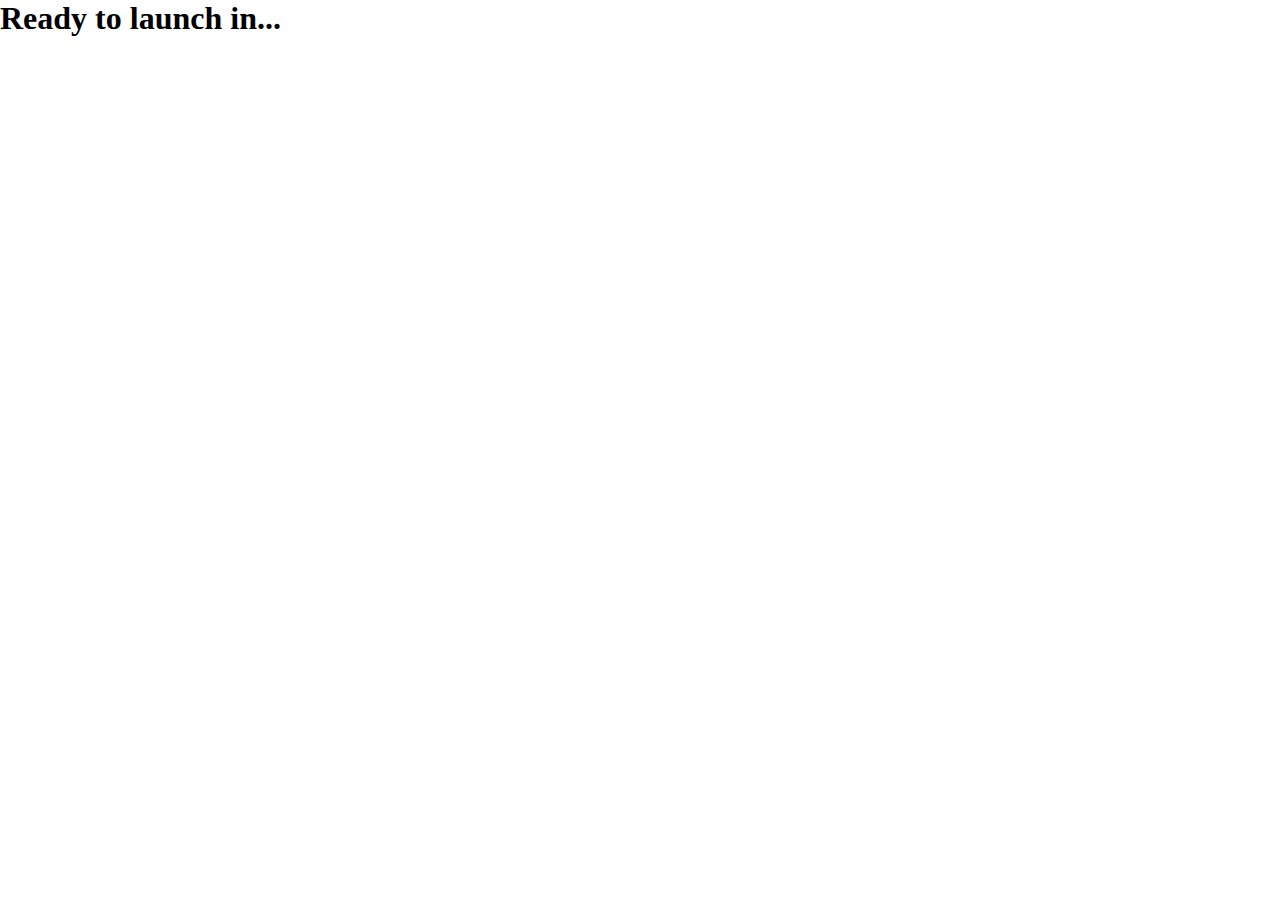
==== countdown-05/index.html @ 594d7f76 "countdown first commit" ====
<!DOCTYPE html>
<html lang="en">
<head>
  <meta charset="UTF-8">
  <meta http-equiv="X-UA-Compatible" content="IE=edge">
  <meta name="viewport" content="width=device-width, initial-scale=1.0">
  <link rel="stylesheet" href="./css/styles.css">
  <title>Countdown</title>
</head>
<body>
  <div class="background-image-top"></div>
  <main>
    <div class="container">
      <h1>Ready to launch in...</h1>
    </div>
  </main>
  <div class="background-image-bottom"></div>
  <script src="./js/script.js"></script>
</body>
</html>
---- countdown-05/css/styles.css ----
@import url('https://fonts.googleapis.com/css2?family=Poppins:wght@300;400;500&display=swap');

* {
  margin: 0;
  padding: 0;
  box-sizing: border-box;
}

:root {
  --black: #4D4C59;
  --purple: #6C63FF;
	--light-grey: #C8C8C8;
  --text-color: #9C9AB6;
}
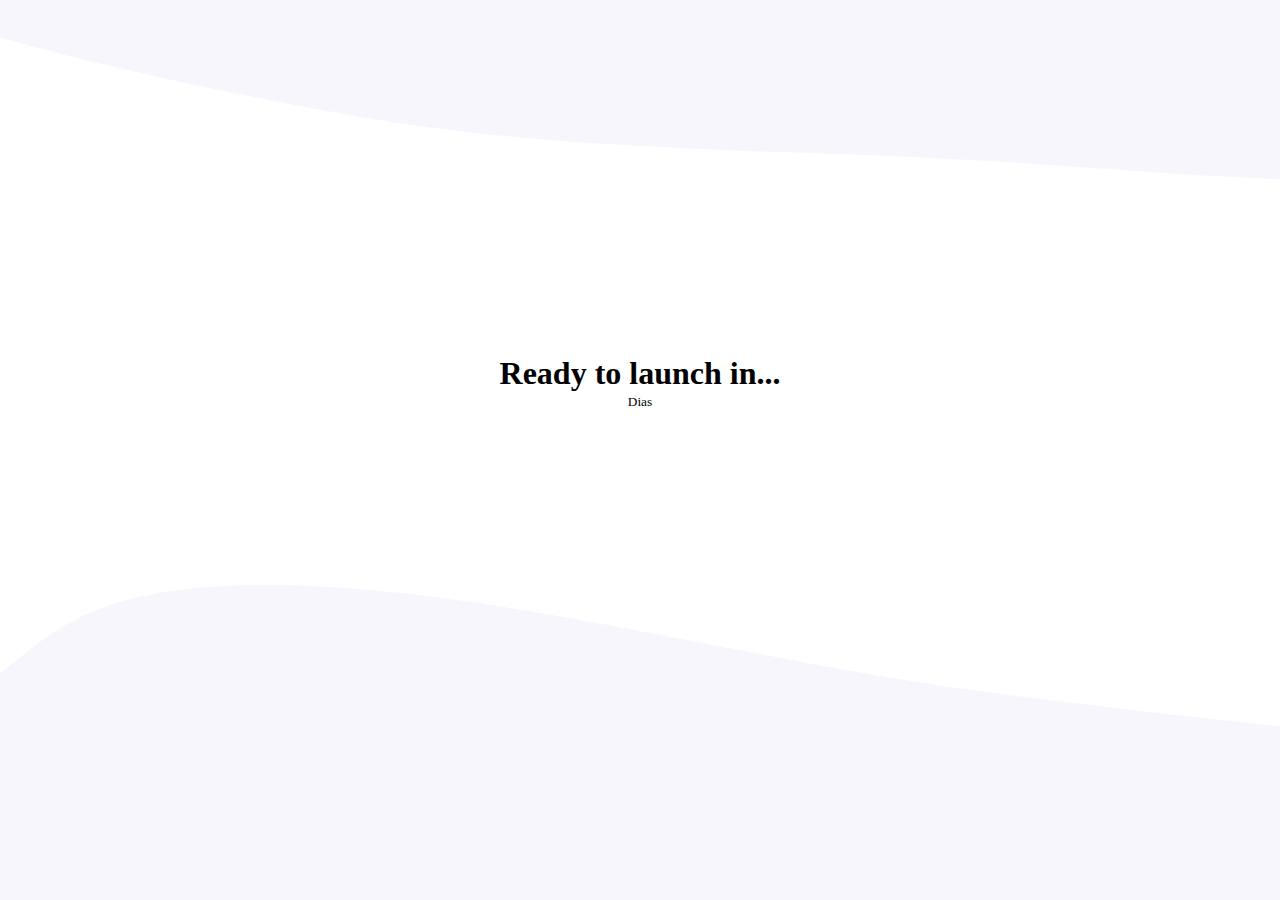
==== commit 183a4b67: "imagem top e imagem bottom" ====
--- a/countdown-05/index.html
+++ b/countdown-05/index.html
@@ -8,13 +8,19 @@
   <title>Countdown</title>
 </head>
 <body>
-  <div class="background-image-top"></div>
+  <div class="background-top-image"></div>
   <main>
     <div class="container">
       <h1>Ready to launch in...</h1>
+      <div class="timer">
+        <div class="time">
+          <small>Dias</small>
+          <h2 id="days"></h2>
+        </div>
+      </div>
     </div>
   </main>
-  <div class="background-image-bottom"></div>
+  <div class="background-bottom-image"></div>
   <script src="./js/script.js"></script>
 </body>
 </html>--- a/countdown-05/css/styles.css
+++ b/countdown-05/css/styles.css
@@ -13,3 +13,44 @@
   --text-color: #9C9AB6;
 }
 
+body {
+  height: 100vh;
+  display: flex;
+  flex-direction: column;
+  justify-content: space-between;
+}
+
+.background-top-image {
+  height: 20vh;
+  background-image: url(../img/top-image.svg);
+  background-repeat: no-repeat;
+  background-size: cover;
+  background-position: bottom bottom;
+}
+
+.background-bottom-image {
+  height: 35vh; 
+  background-image: url(../img/bottom-image.svg);
+  background-repeat: no-repeat;
+  background-size: cover;
+  background-position: top top;
+}
+
+main {
+  max-width: 100%;
+  margin: 0 auto;
+  display: flex;
+  align-items: center;
+  justify-content: center;
+  gap: 3rem;
+  padding: 1.5rem;
+  
+}
+
+main .timer {
+  flex-basis: 55%;
+  text-align: center;
+  display: flex;
+  flex-direction: column;
+  align-items: center;
+}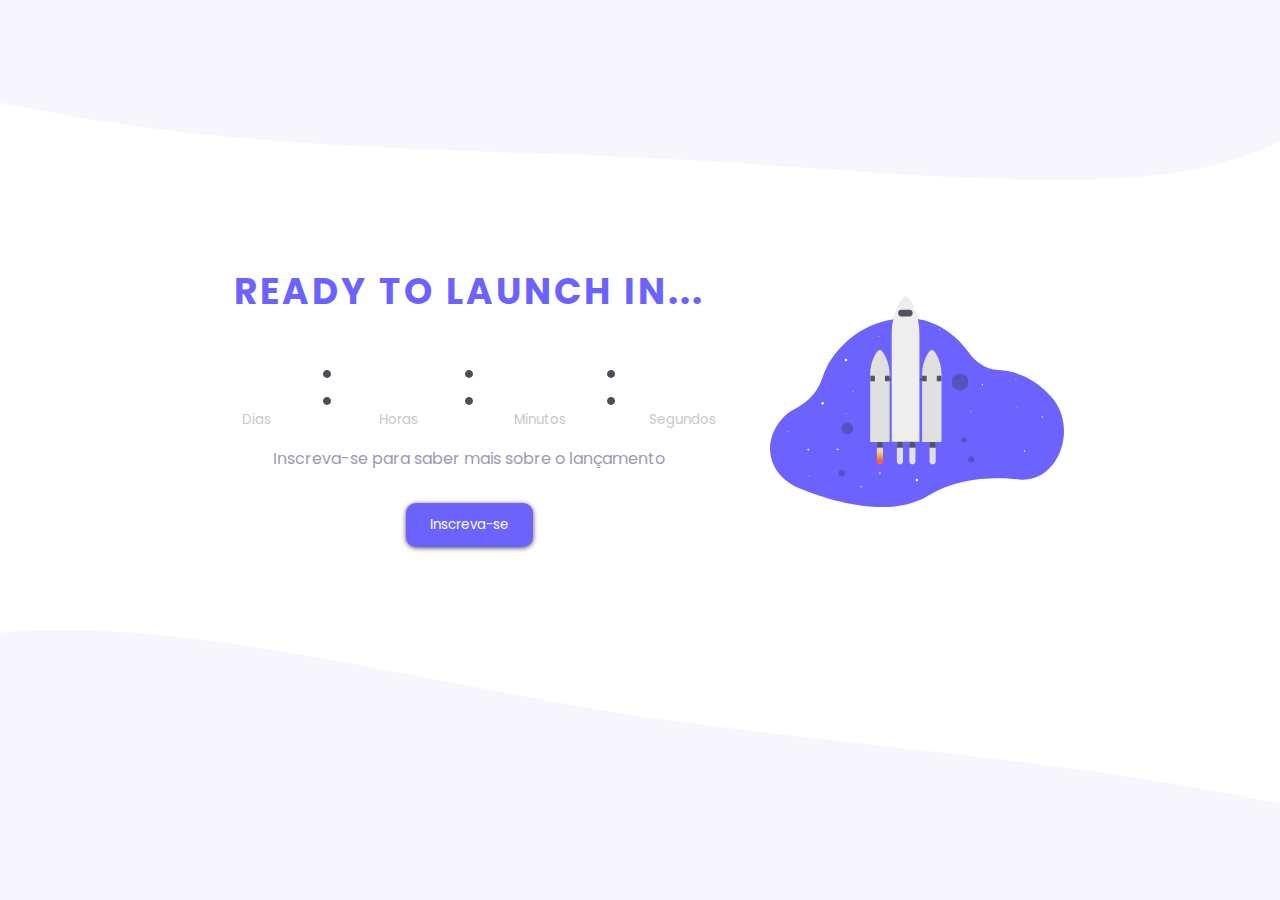
==== commit b40ac9e1: "estilo do botão" ====
--- a/countdown-05/index.html
+++ b/countdown-05/index.html
@@ -17,6 +17,30 @@
           <small>Dias</small>
           <h2 id="days"></h2>
         </div>
+        <span>:</span>
+        <div class="time">
+          <small>Horas</small>
+          <h2 id="hours"></h2>
+        </div>
+        <span>:</span>
+        <div class="time">
+          <small>Minutos</small>
+          <h2 id="minutes"></h2>
+        </div>
+        <span>:</span>
+        <div class="time">
+          <small>Segundos</small>
+          <h2 id="seconds"></h2>
+        </div>
+      </div>
+      <p>Inscreva-se para saber mais sobre o lançamento</p>
+      <button id="btn-open-modal" class="btn btn-submit">
+        Inscreva-se
+      </button>
+    </div>
+    <div class="image-container">
+      <div class="image">
+        <img src="./img/rocket.svg" />
       </div>
     </div>
   </main>
--- a/countdown-05/css/styles.css
+++ b/countdown-05/css/styles.css
@@ -4,6 +4,7 @@
   margin: 0;
   padding: 0;
   box-sizing: border-box;
+  font-family: "Poppins", sans-serif;
 }
 
 :root {
@@ -11,6 +12,7 @@
   --purple: #6C63FF;
 	--light-grey: #C8C8C8;
   --text-color: #9C9AB6;
+  --white: #FFF;
 }
 
 body {
@@ -20,24 +22,26 @@
   justify-content: space-between;
 }
 
+/* LAYOUT */
+
 .background-top-image {
   height: 20vh;
   background-image: url(../img/top-image.svg);
   background-repeat: no-repeat;
   background-size: cover;
-  background-position: bottom bottom;
+  background-position: bottom;
 }
 
 .background-bottom-image {
-  height: 35vh; 
+  height: 30vh; 
   background-image: url(../img/bottom-image.svg);
   background-repeat: no-repeat;
   background-size: cover;
-  background-position: top top;
+  background-position: top;
 }
 
 main {
-  max-width: 100%;
+  max-width: 70%;
   margin: 0 auto;
   display: flex;
   align-items: center;
@@ -47,10 +51,77 @@
   
 }
 
-main .timer {
+main .container {
   flex-basis: 55%;
   text-align: center;
   display: flex;
   flex-direction: column;
   align-items: center;
-}+}
+
+.container h1 {
+  font-size: 2.25rem;
+  letter-spacing: 3px;
+  color: var(--purple);
+  margin-bottom: 1rem;
+  text-transform: uppercase;
+}
+
+.container p {
+  color: var(--text-color);
+  margin-bottom: 2rem;
+}
+
+.container .timer {
+  margin-bottom: 1rem;
+  display: flex;
+  gap: 1.5rem;
+  align-items: flex-end;
+}
+
+.container .timer span {
+  font-size: 4rem;
+  color: var(--black);
+}
+
+.container .timer .time {
+  width: 80px;
+  display: flex;
+  flex-direction: column;
+  align-items: center;
+}
+
+.container .timer .time small {
+  color: var(--light-grey);
+}
+
+.container .timer .time h2 {
+  font-size: 4rem;
+  font-weight: normal;
+  color: var(--black);
+}
+
+.image-container .image img {
+  width: 100%;
+}
+
+/* BUTTONS */
+
+.btn {
+  background-color: var(--purple);
+  color: var(--white);
+  border: none;
+  box-shadow: 0px 1px 5px var(--black);
+  cursor: pointer;
+}
+
+.btn:hover {
+  opacity: 0.8;
+  box-shadow: none;
+}
+
+.btn-submit {
+  padding: 0.75rem 1.5rem;
+  border-radius: 10px;
+}
+
